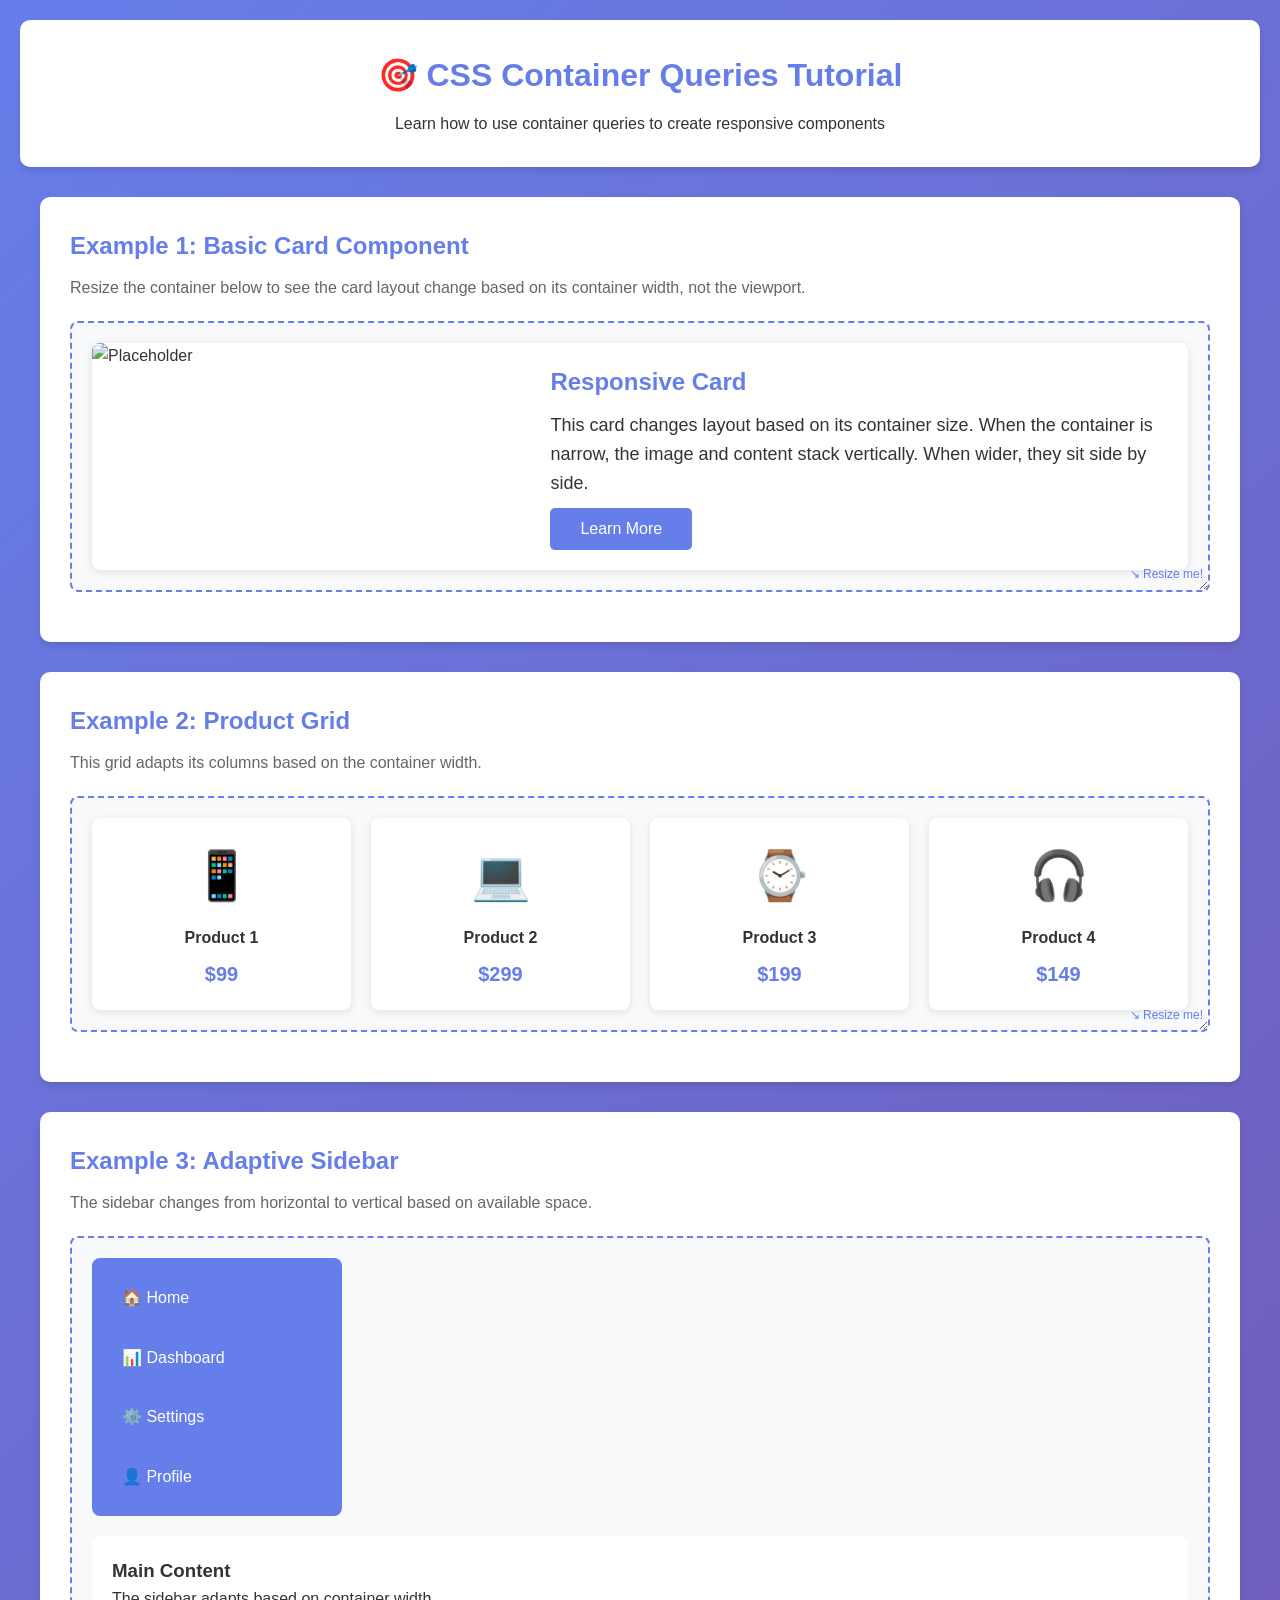
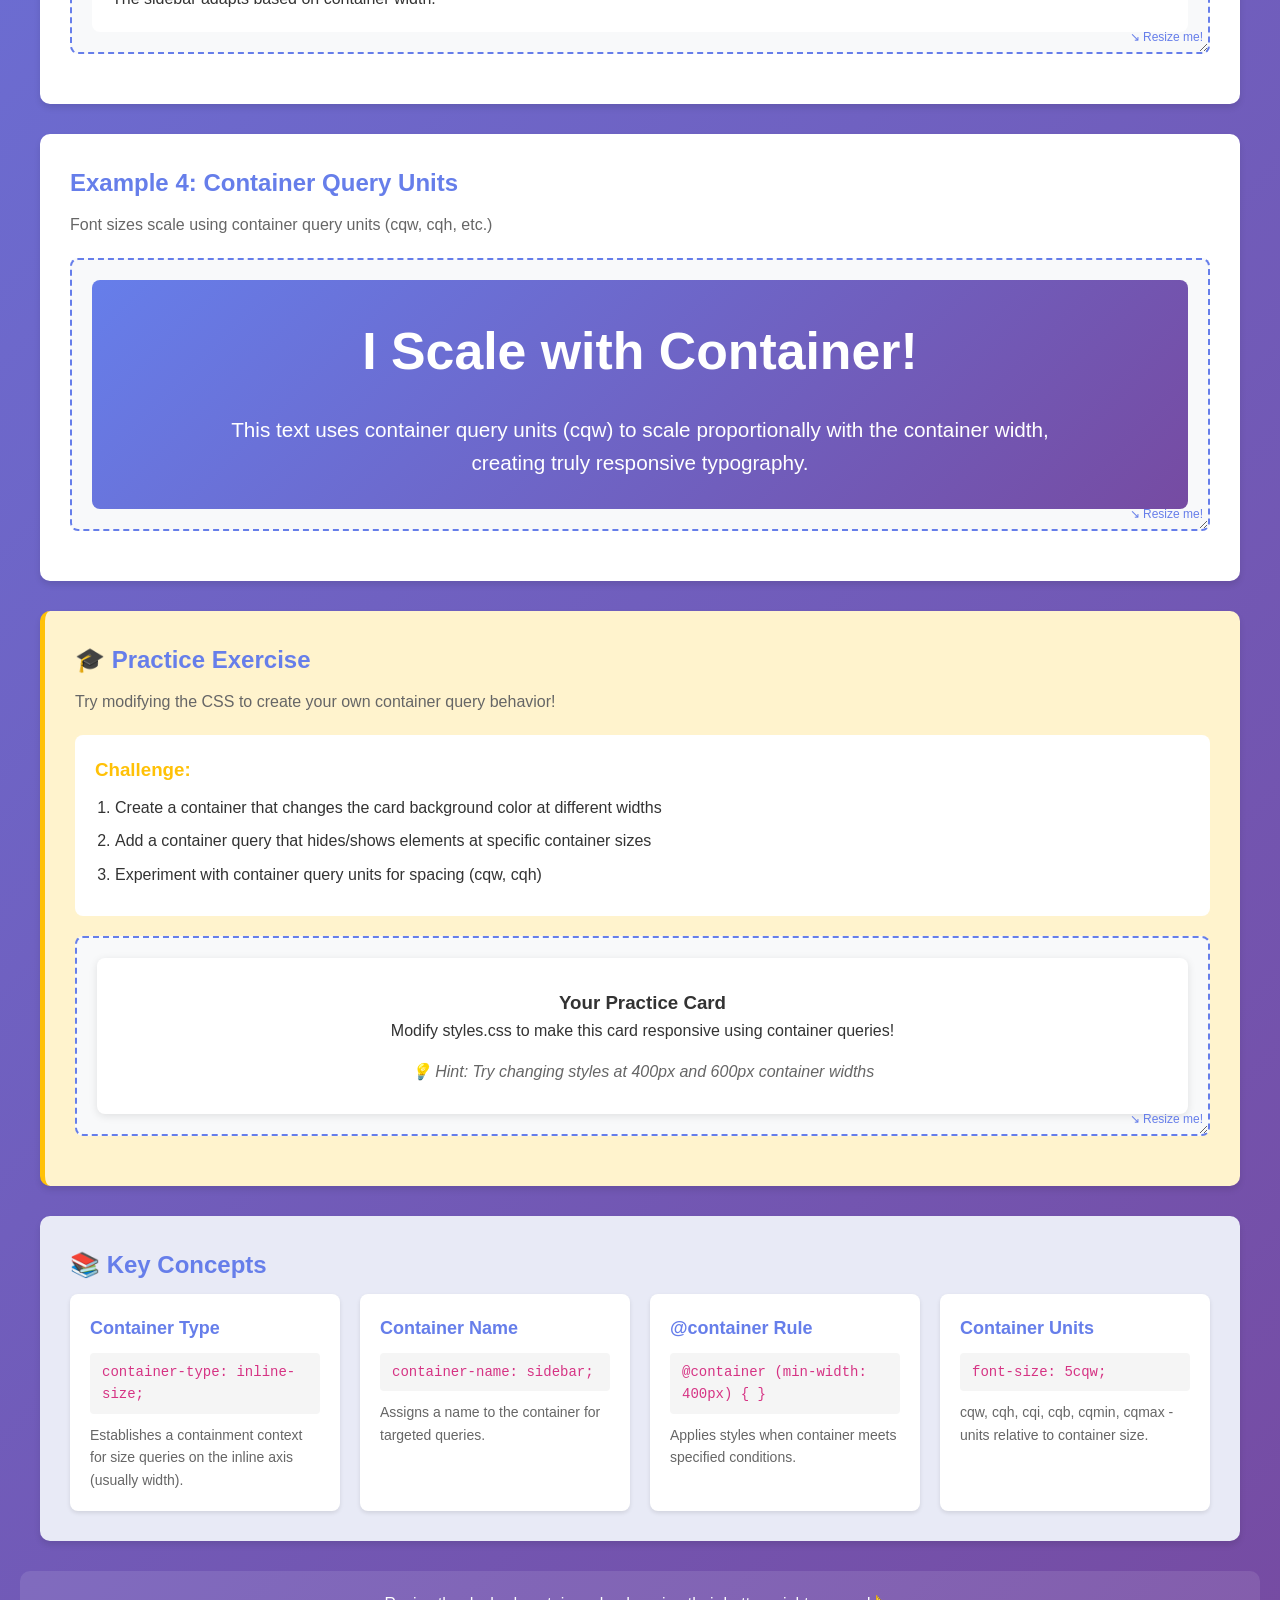
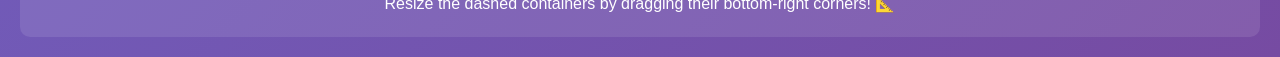
==== index.html @ 6af147bf "Initial commit: CSS Container Queries learning project - Added interactive HTML tutorial with 4 exam" ====
<!DOCTYPE html>
<html lang="en">
<head>
    <meta charset="UTF-8">
    <meta name="viewport" content="width=device-width, initial-scale=1.0">
    <title>CSS Container Queries - Learning & Practice</title>
    <link rel="stylesheet" href="styles.css">
</head>
<body>
    <header>
        <h1>🎯 CSS Container Queries Tutorial</h1>
        <p>Learn how to use container queries to create responsive components</p>
    </header>

    <main>
        <!-- Example 1: Basic Container Query -->
        <section class="example-section">
            <h2>Example 1: Basic Card Component</h2>
            <p>Resize the container below to see the card layout change based on its container width, not the viewport.</p>
            
            <div class="resizable-container">
                <div class="card-container">
                    <div class="card">
                        <img src="https://picsum.photos/400/300" alt="Placeholder">
                        <div class="card-content">
                            <h3>Responsive Card</h3>
                            <p>This card changes layout based on its container size. When the container is narrow, the image and content stack vertically. When wider, they sit side by side.</p>
                            <button>Learn More</button>
                        </div>
                    </div>
                </div>
            </div>
        </section>

        <!-- Example 2: Product Grid -->
        <section class="example-section">
            <h2>Example 2: Product Grid</h2>
            <p>This grid adapts its columns based on the container width.</p>
            
            <div class="resizable-container">
                <div class="product-grid-container">
                    <div class="product-grid">
                        <div class="product-item">
                            <div class="product-image">📱</div>
                            <h4>Product 1</h4>
                            <p class="price">$99</p>
                        </div>
                        <div class="product-item">
                            <div class="product-image">💻</div>
                            <h4>Product 2</h4>
                            <p class="price">$299</p>
                        </div>
                        <div class="product-item">
                            <div class="product-image">⌚</div>
                            <h4>Product 3</h4>
                            <p class="price">$199</p>
                        </div>
                        <div class="product-item">
                            <div class="product-image">🎧</div>
                            <h4>Product 4</h4>
                            <p class="price">$149</p>
                        </div>
                    </div>
                </div>
            </div>
        </section>

        <!-- Example 3: Sidebar Layout -->
        <section class="example-section">
            <h2>Example 3: Adaptive Sidebar</h2>
            <p>The sidebar changes from horizontal to vertical based on available space.</p>
            
            <div class="resizable-container">
                <div class="sidebar-container">
                    <aside class="sidebar">
                        <nav>
                            <a href="#" class="nav-item">🏠 Home</a>
                            <a href="#" class="nav-item">📊 Dashboard</a>
                            <a href="#" class="nav-item">⚙️ Settings</a>
                            <a href="#" class="nav-item">👤 Profile</a>
                        </nav>
                    </aside>
                    <div class="sidebar-content">
                        <h3>Main Content</h3>
                        <p>The sidebar adapts based on container width.</p>
                    </div>
                </div>
            </div>
        </section>

        <!-- Example 4: Typography Scaling -->
        <section class="example-section">
            <h2>Example 4: Container Query Units</h2>
            <p>Font sizes scale using container query units (cqw, cqh, etc.)</p>
            
            <div class="resizable-container">
                <div class="typography-container">
                    <h3 class="responsive-heading">I Scale with Container!</h3>
                    <p class="responsive-text">This text uses container query units (cqw) to scale proportionally with the container width, creating truly responsive typography.</p>
                </div>
            </div>
        </section>

        <!-- Practice Exercise -->
        <section class="example-section practice-section">
            <h2>🎓 Practice Exercise</h2>
            <p>Try modifying the CSS to create your own container query behavior!</p>
            
            <div class="instructions">
                <h3>Challenge:</h3>
                <ol>
                    <li>Create a container that changes the card background color at different widths</li>
                    <li>Add a container query that hides/shows elements at specific container sizes</li>
                    <li>Experiment with container query units for spacing (cqw, cqh)</li>
                </ol>
            </div>
            
            <div class="resizable-container">
                <div class="practice-container">
                    <div class="practice-card">
                        <h3>Your Practice Card</h3>
                        <p>Modify styles.css to make this card responsive using container queries!</p>
                        <p class="hint">💡 Hint: Try changing styles at 400px and 600px container widths</p>
                    </div>
                </div>
            </div>
        </section>

        <!-- Key Concepts -->
        <section class="example-section concepts-section">
            <h2>📚 Key Concepts</h2>
            <div class="concepts-grid">
                <div class="concept-card">
                    <h3>Container Type</h3>
                    <code>container-type: inline-size;</code>
                    <p>Establishes a containment context for size queries on the inline axis (usually width).</p>
                </div>
                <div class="concept-card">
                    <h3>Container Name</h3>
                    <code>container-name: sidebar;</code>
                    <p>Assigns a name to the container for targeted queries.</p>
                </div>
                <div class="concept-card">
                    <h3>@container Rule</h3>
                    <code>@container (min-width: 400px) { }</code>
                    <p>Applies styles when container meets specified conditions.</p>
                </div>
                <div class="concept-card">
                    <h3>Container Units</h3>
                    <code>font-size: 5cqw;</code>
                    <p>cqw, cqh, cqi, cqb, cqmin, cqmax - units relative to container size.</p>
                </div>
            </div>
        </section>
    </main>

    <footer>
        <p>Resize the dashed containers by dragging their bottom-right corners! 📐</p>
    </footer>
</body>
</html>
---- styles.css ----
/* ================================
   CSS CONTAINER QUERIES TUTORIAL
   ================================ */

/* Basic Reset & Layout */
* {
    margin: 0;
    padding: 0;
    box-sizing: border-box;
}

body {
    font-family: -apple-system, BlinkMacSystemFont, 'Segoe UI', Roboto, Oxygen, Ubuntu, Cantarell, sans-serif;
    line-height: 1.6;
    color: #333;
    background: linear-gradient(135deg, #667eea 0%, #764ba2 100%);
    min-height: 100vh;
    padding: 20px;
}

header {
    background: white;
    padding: 30px;
    border-radius: 10px;
    margin-bottom: 30px;
    box-shadow: 0 4px 6px rgba(0, 0, 0, 0.1);
    text-align: center;
}

header h1 {
    color: #667eea;
    margin-bottom: 10px;
}

main {
    max-width: 1200px;
    margin: 0 auto;
}

.example-section {
    background: white;
    padding: 30px;
    border-radius: 10px;
    margin-bottom: 30px;
    box-shadow: 0 4px 6px rgba(0, 0, 0, 0.1);
}

.example-section h2 {
    color: #667eea;
    margin-bottom: 10px;
}

.example-section > p {
    color: #666;
    margin-bottom: 20px;
}

/* Resizable Containers for Demo */
.resizable-container {
    border: 2px dashed #667eea;
    padding: 20px;
    margin: 20px 0;
    resize: both;
    overflow: auto;
    min-width: 250px;
    min-height: 200px;
    max-width: 100%;
    background: #f8f9fa;
    border-radius: 8px;
    position: relative;
}

.resizable-container::after {
    content: "↘ Resize me!";
    position: absolute;
    bottom: 5px;
    right: 5px;
    font-size: 12px;
    color: #667eea;
    pointer-events: none;
}

/* ================================
   EXAMPLE 1: BASIC CARD
   ================================ */

/* Define the container */
.card-container {
    container-type: inline-size;
    container-name: card;
}

.card {
    background: white;
    border-radius: 8px;
    overflow: hidden;
    box-shadow: 0 2px 8px rgba(0, 0, 0, 0.1);
    display: flex;
    flex-direction: column;
}

.card img {
    width: 100%;
    height: 200px;
    object-fit: cover;
}

.card-content {
    padding: 20px;
}

.card-content h3 {
    color: #667eea;
    margin-bottom: 10px;
}

.card-content button {
    background: #667eea;
    color: white;
    border: none;
    padding: 10px 20px;
    border-radius: 5px;
    cursor: pointer;
    margin-top: 10px;
    transition: background 0.3s;
}

.card-content button:hover {
    background: #5568d3;
}

/* Container Query: When card container is wider than 500px */
@container card (min-width: 500px) {
    .card {
        flex-direction: row;
    }
    
    .card img {
        width: 40%;
        height: auto;
    }
    
    .card-content {
        flex: 1;
    }
}

/* Container Query: When card container is wider than 700px */
@container card (min-width: 700px) {
    .card-content h3 {
        font-size: 24px;
    }
    
    .card-content p {
        font-size: 18px;
    }
    
    .card-content button {
        padding: 12px 30px;
        font-size: 16px;
    }
}

/* ================================
   EXAMPLE 2: PRODUCT GRID
   ================================ */

.product-grid-container {
    container-type: inline-size;
    container-name: productgrid;
}

.product-grid {
    display: grid;
    grid-template-columns: 1fr;
    gap: 20px;
}

.product-item {
    background: white;
    padding: 20px;
    border-radius: 8px;
    text-align: center;
    box-shadow: 0 2px 8px rgba(0, 0, 0, 0.1);
    transition: transform 0.3s;
}

.product-item:hover {
    transform: translateY(-5px);
}

.product-image {
    font-size: 48px;
    margin-bottom: 10px;
}

.product-item h4 {
    color: #333;
    margin-bottom: 8px;
}

.price {
    color: #667eea;
    font-size: 20px;
    font-weight: bold;
}

/* Container Queries for Grid Layout */
@container productgrid (min-width: 400px) {
    .product-grid {
        grid-template-columns: repeat(2, 1fr);
    }
}

@container productgrid (min-width: 600px) {
    .product-grid {
        grid-template-columns: repeat(3, 1fr);
    }
}

@container productgrid (min-width: 800px) {
    .product-grid {
        grid-template-columns: repeat(4, 1fr);
    }
}

/* ================================
   EXAMPLE 3: SIDEBAR LAYOUT
   ================================ */

.sidebar-container {
    container-type: inline-size;
    container-name: sidebar;
    display: flex;
    flex-direction: column;
    gap: 20px;
}

.sidebar {
    background: #667eea;
    padding: 15px;
    border-radius: 8px;
}

.sidebar nav {
    display: flex;
    flex-direction: column;
    gap: 10px;
}

.nav-item {
    color: white;
    text-decoration: none;
    padding: 10px;
    border-radius: 5px;
    transition: background 0.3s;
    display: flex;
    align-items: center;
    gap: 10px;
}

.nav-item:hover {
    background: rgba(255, 255, 255, 0.2);
}

.sidebar-content {
    flex: 1;
    background: white;
    padding: 20px;
    border-radius: 8px;
}

/* When container is wide enough, put sidebar on the side */
@container sidebar (min-width: 600px) {
    .sidebar-container {
        flex-direction: row;
    }
    
    .sidebar {
        width: 200px;
    }
}

/* Make sidebar more compact at larger sizes */
@container sidebar (min-width: 800px) {
    .sidebar {
        width: 250px;
    }
    
    .nav-item {
        padding: 12px 15px;
        font-size: 16px;
    }
}

/* ================================
   EXAMPLE 4: TYPOGRAPHY WITH CQ UNITS
   ================================ */

.typography-container {
    container-type: inline-size;
    container-name: typography;
    background: linear-gradient(135deg, #667eea 0%, #764ba2 100%);
    padding: 30px;
    border-radius: 8px;
    color: white;
    text-align: center;
}

.responsive-heading {
    /* Font size scales with container width: 5% of container width */
    font-size: clamp(20px, 5cqw, 60px);
    margin-bottom: 20px;
}

.responsive-text {
    /* Font size: 2% of container width */
    font-size: clamp(14px, 2cqw, 24px);
    max-width: 80cqw;
    margin: 0 auto;
}

/* ================================
   PRACTICE SECTION
   ================================ */

.practice-section {
    background: #fff3cd;
    border-left: 5px solid #ffc107;
}

.instructions {
    background: white;
    padding: 20px;
    border-radius: 8px;
    margin-bottom: 20px;
}

.instructions h3 {
    color: #ffc107;
    margin-bottom: 10px;
}

.instructions ol {
    margin-left: 20px;
}

.instructions li {
    margin-bottom: 8px;
}

.practice-container {
    container-type: inline-size;
    container-name: practice;
}

.practice-card {
    background: white;
    padding: 30px;
    border-radius: 8px;
    box-shadow: 0 2px 8px rgba(0, 0, 0, 0.1);
    text-align: center;
}

.hint {
    color: #666;
    font-style: italic;
    margin-top: 15px;
}

/* TODO: Add your container queries here! */
/* Example challenges to try:
   
   1. Change background color at different widths:
   @container practice (min-width: 400px) {
       .practice-card {
           background: #e3f2fd;
       }
   }
   
   2. Scale font sizes using container units
   3. Show/hide elements at different breakpoints
   4. Adjust padding and spacing
*/

/* ================================
   CONCEPTS SECTION
   ================================ */

.concepts-section {
    background: #e8eaf6;
}

.concepts-grid {
    display: grid;
    grid-template-columns: repeat(auto-fit, minmax(250px, 1fr));
    gap: 20px;
}

.concept-card {
    background: white;
    padding: 20px;
    border-radius: 8px;
    box-shadow: 0 2px 4px rgba(0, 0, 0, 0.1);
}

.concept-card h3 {
    color: #667eea;
    margin-bottom: 10px;
    font-size: 18px;
}

.concept-card code {
    background: #f5f5f5;
    padding: 8px 12px;
    border-radius: 4px;
    display: block;
    margin: 10px 0;
    font-size: 14px;
    color: #d63384;
}

.concept-card p {
    color: #666;
    font-size: 14px;
}

/* ================================
   FOOTER
   ================================ */

footer {
    text-align: center;
    color: white;
    margin-top: 30px;
    padding: 20px;
    background: rgba(255, 255, 255, 0.1);
    border-radius: 10px;
}

/* ================================
   RESPONSIVE DESIGN (Media Queries for page layout)
   ================================ */

@media (max-width: 768px) {
    body {
        padding: 10px;
    }
    
    header {
        padding: 20px;
    }
    
    .example-section {
        padding: 20px;
    }
}
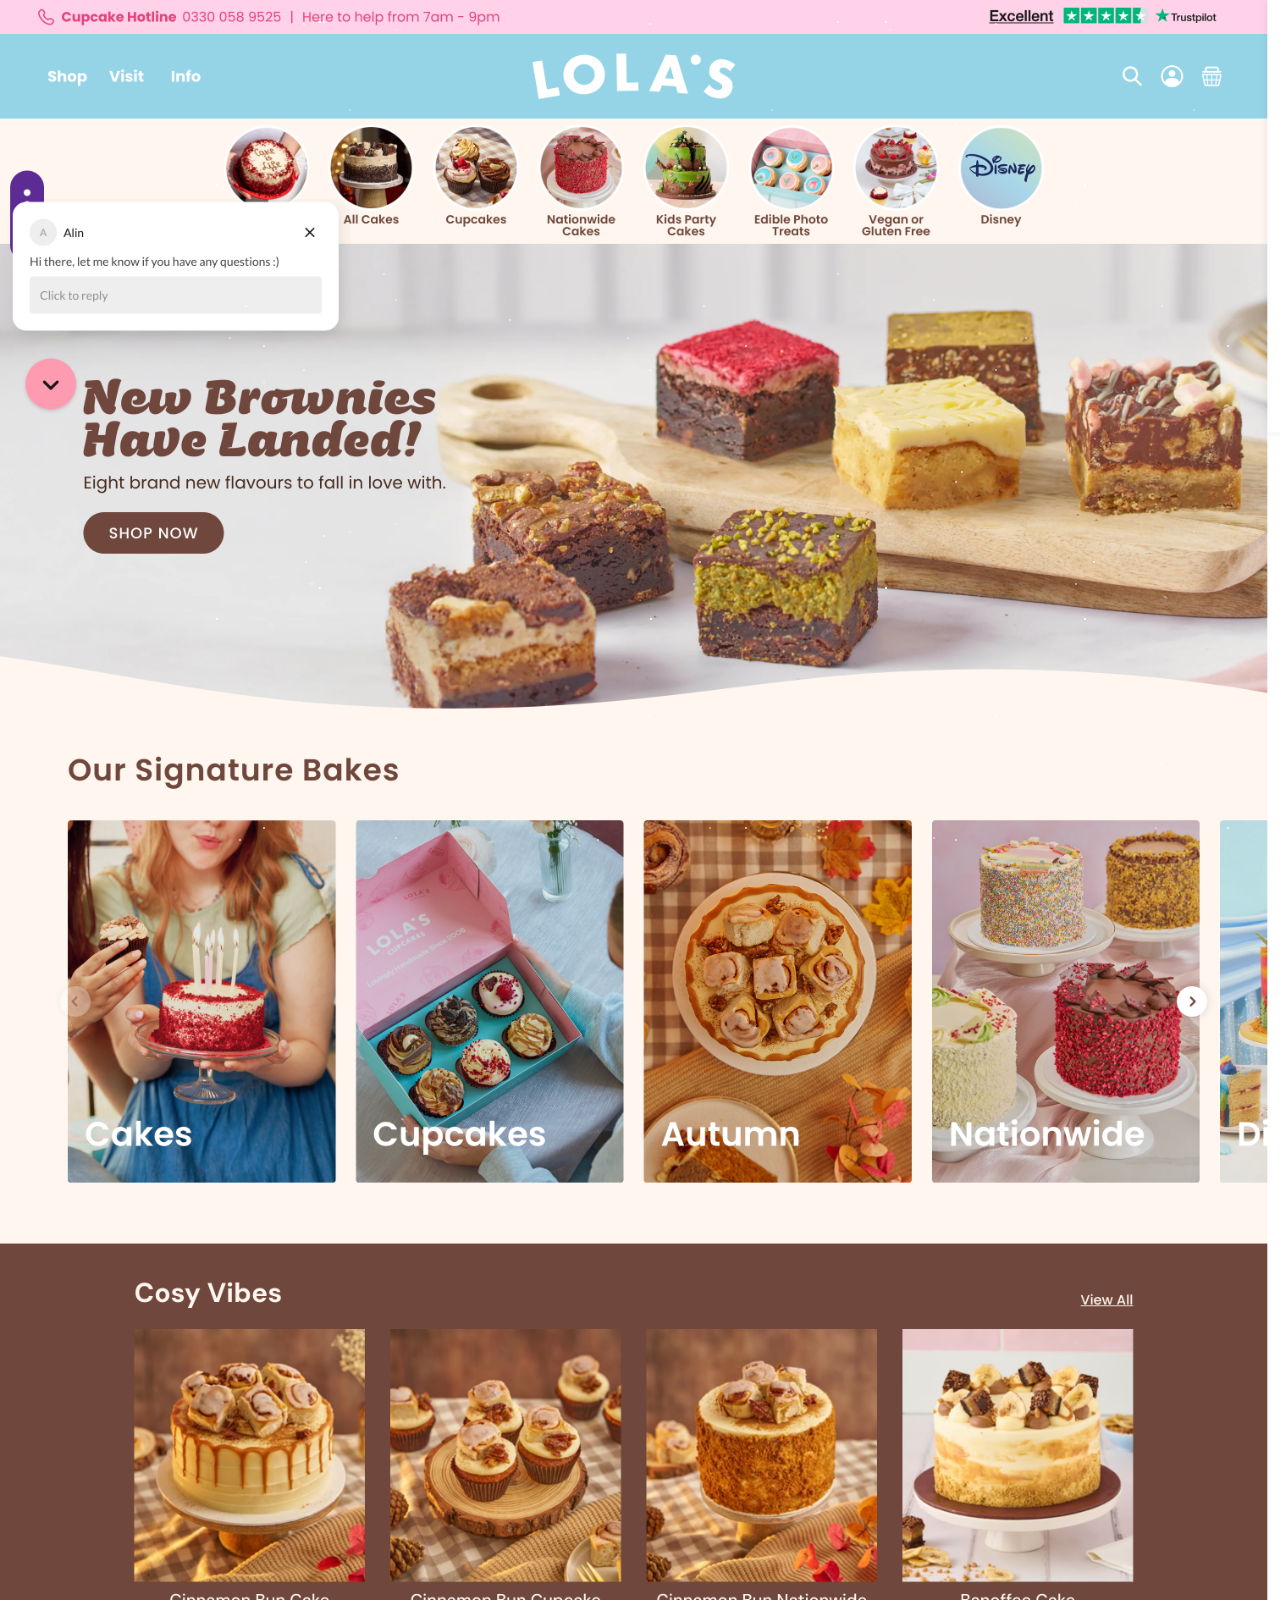
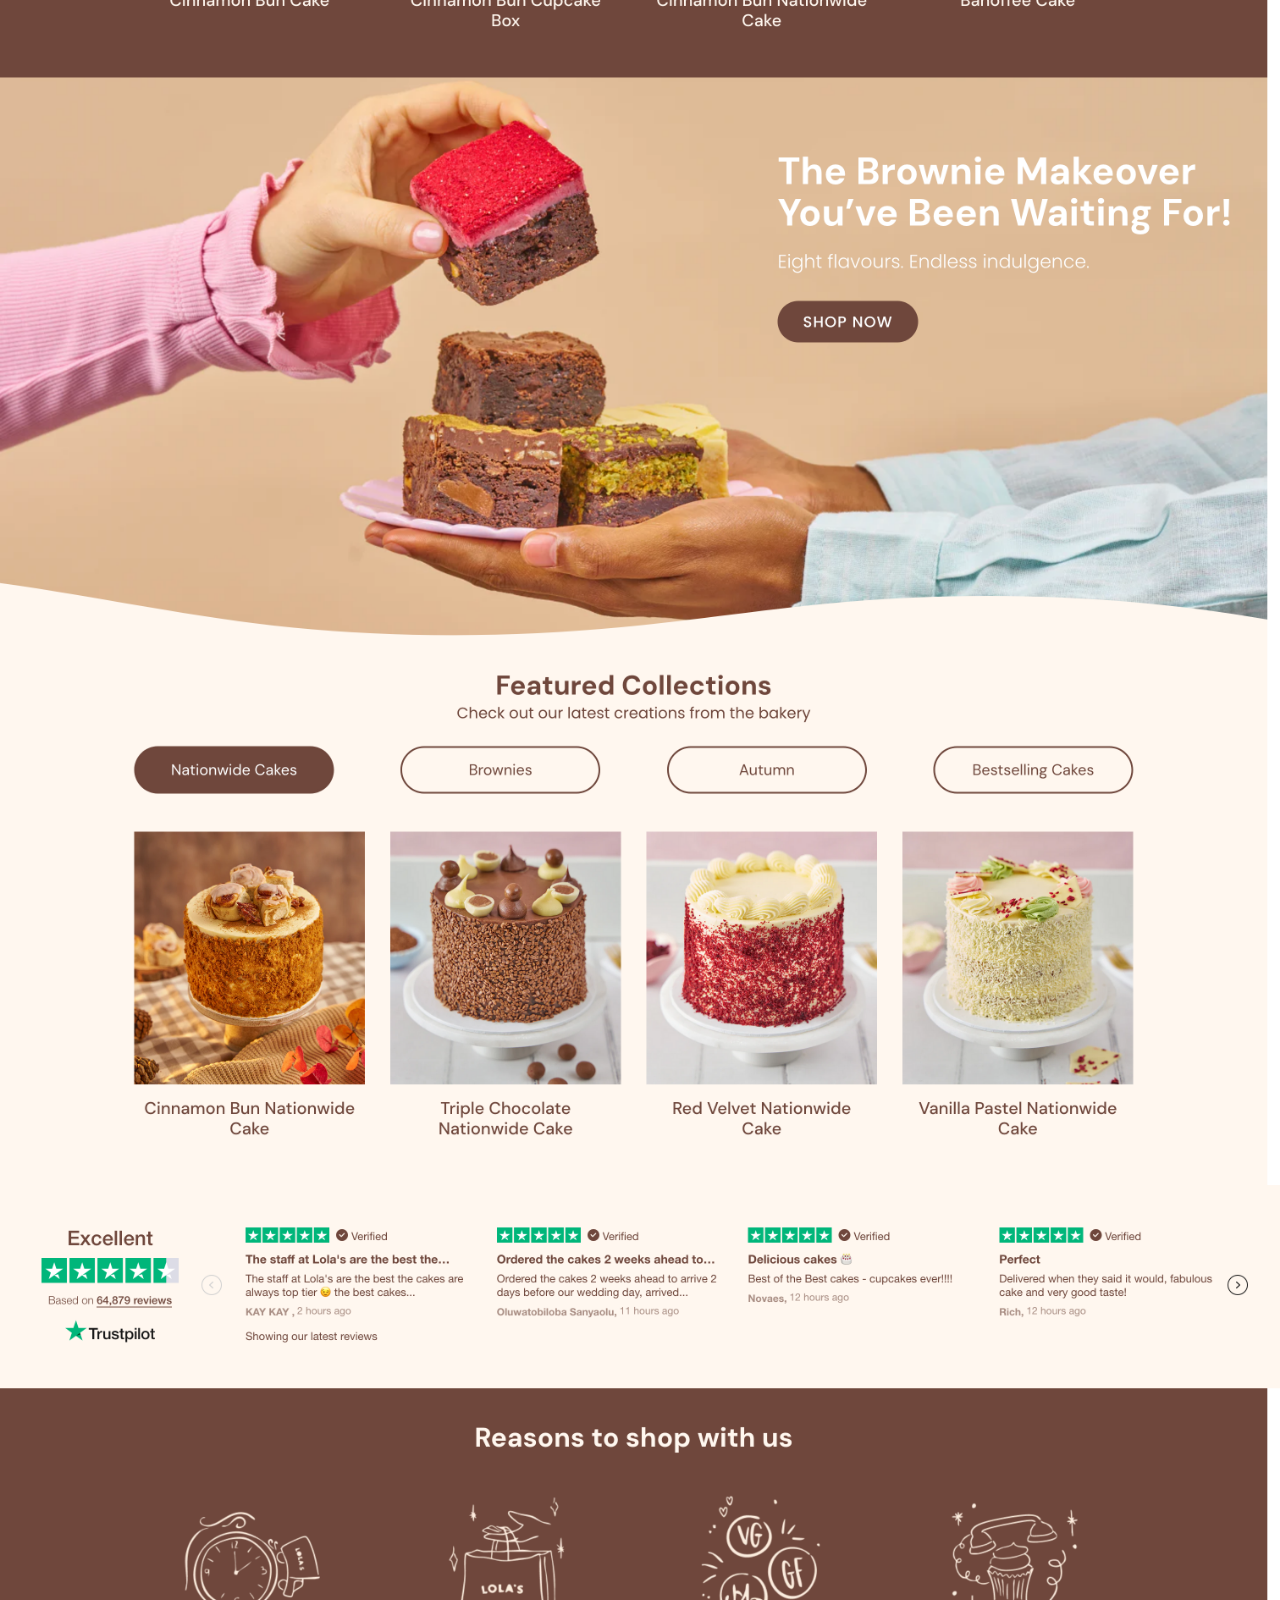
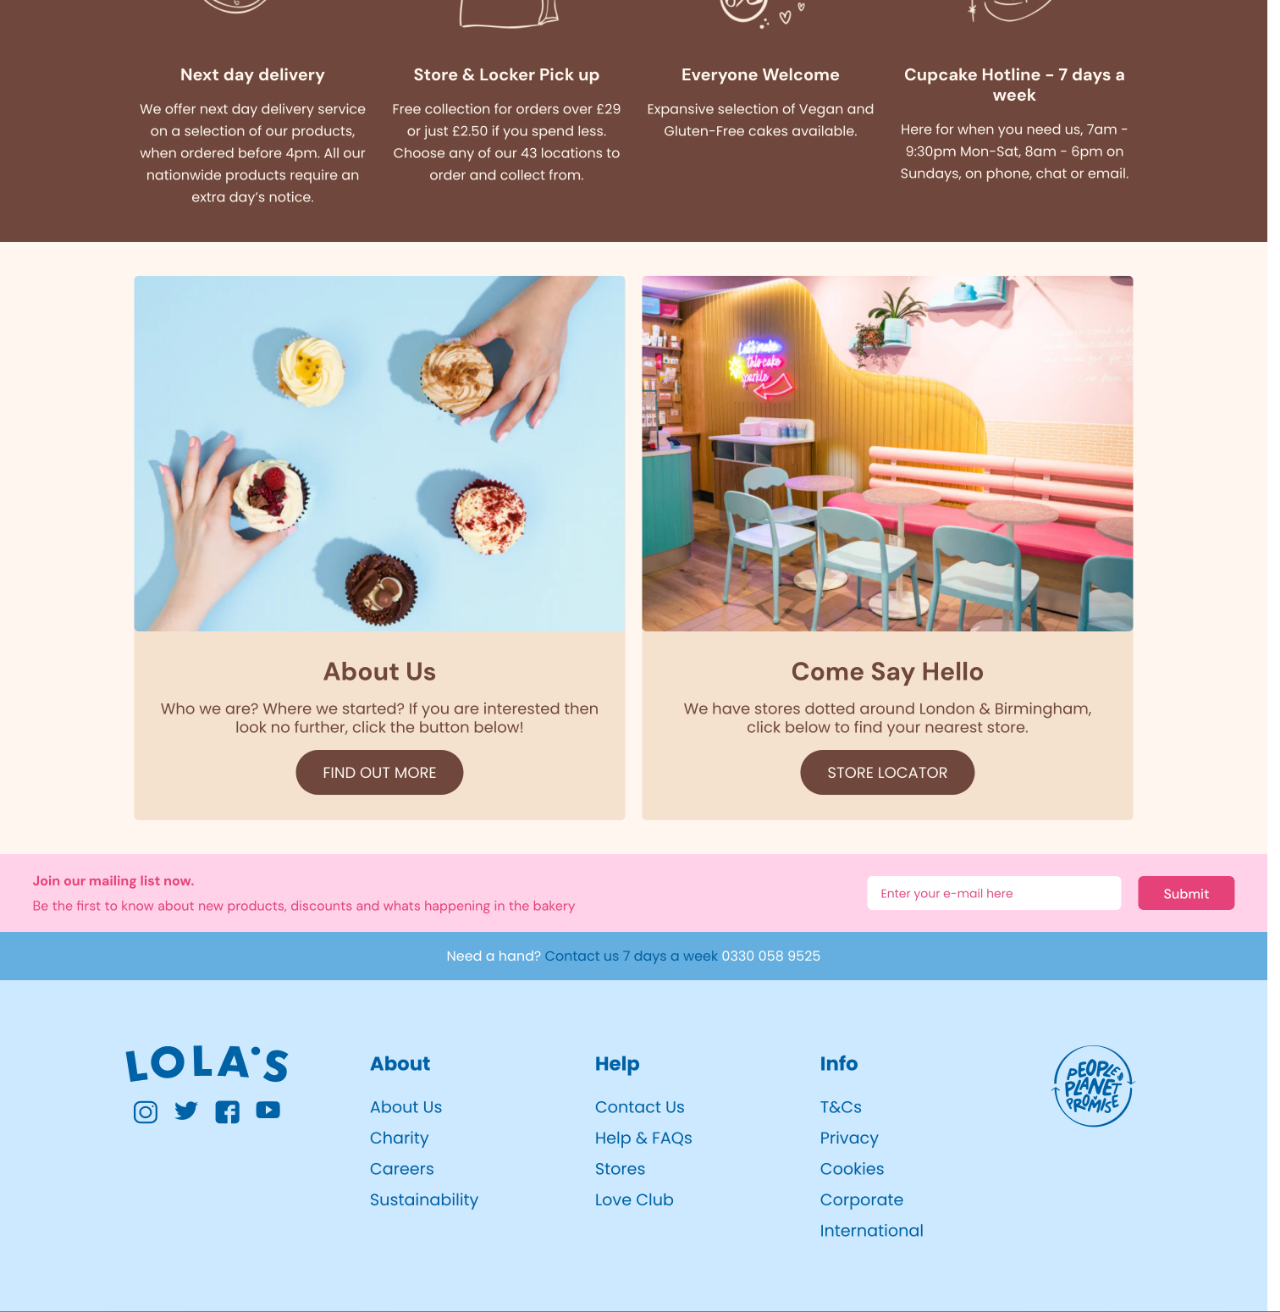
==== commit 1ce172e7: "Add snowfall effect implementation with documentation and enhancements - Created SNOWFALL_DOCUMENTAT" ====
--- a/index.html
+++ b/index.html
@@ -7,6 +7,21 @@
     <link rel="stylesheet" href="styles.css">
 </head>
 <body>
+    <!-- Snowfall Effect -->
+    <div class="snowfall">
+        <div class="snow-layer"></div>
+        <div class="snow-layer"></div>
+    </div>
+    
+
+    <!-- Embedded Website -->
+    <section class="example-section">
+        <div class="fullscreen-image">
+            <img src="screenshot.png" alt="Fullscreen display">
+        </div>
+    </section>
+
+
     <header>
         <h1>🎯 CSS Container Queries Tutorial</h1>
         <p>Learn how to use container queries to create responsive components</p>
@@ -20,7 +35,7 @@
             
             <div class="resizable-container">
                 <div class="card-container">
-                    <div class="card">
+                    <div class="card" style="background-color: transparent; color: lightblue;">
                         <img src="https://picsum.photos/400/300" alt="Placeholder">
                         <div class="card-content">
                             <h3>Responsive Card</h3>
@@ -156,6 +171,9 @@
 
     <footer>
         <p>Resize the dashed containers by dragging their bottom-right corners! 📐</p>
+        <p style="margin-top: 10px; opacity: 0.8;">❄️ Enjoy the snow! ❄️</p>
     </footer>
+    
+    <script src="snow.js"></script>
 </body>
 </html>
--- a/styles.css
+++ b/styles.css
@@ -15,7 +15,415 @@
     color: #333;
     background: linear-gradient(135deg, #667eea 0%, #764ba2 100%);
     min-height: 100vh;
-    padding: 20px;
+    margin: 0;
+    padding: 0;
+    position: relative;
+    overflow-x: hidden;
+    overflow-y: auto;
+}
+
+.fullscreen-image {
+    position: absolute;
+    top: 0;
+    left: 0;
+    width: 100vw;
+    min-height: 100vh;
+    z-index: 1;
+}
+
+.fullscreen-image img {
+    width: 100%;
+    height: auto;
+    display: block;
+}
+
+/* ================================
+   SNOWFALL EFFECT
+   ================================ */
+
+/* 
+   CONTROL SNOWFLAKES:
+   
+   Big snowflakes (❄): Change numberOfSnowflakes in snow.js
+   Small snowflakes (dots): Change smallSnowflakeDensity in snow.js
+   
+   smallSnowflakeDensity examples:
+   - 0.5 = half density (fewer snowflakes)
+   - 1.0 = normal density (default)
+   - 2.0 = double density (more snowflakes)
+*/
+
+:root {
+    --snow-density-multiplier: 1; /* Set dynamically by snow.js */
+}
+
+.snowfall {
+    position: fixed;
+    top: 0;
+    left: 0;
+    width: 100%;
+    height: 100%;
+    pointer-events: none;
+    z-index: 9999;
+    overflow: hidden;
+}
+
+.snowfall::before,
+.snowfall::after {
+    content: '';
+    position: absolute;
+    top: -100%;
+    left: 0;
+    width: 100%;
+    height: 200%;
+    background-image: 
+        radial-gradient(circle, white 1px, transparent 1px),
+        radial-gradient(circle, white 0.8px, transparent 0.8px),
+        radial-gradient(circle, white 0.5px, transparent 0.5px),
+        radial-gradient(circle, rgba(255,255,255,0.9) 1.2px, transparent 1.2px),
+        radial-gradient(circle, rgba(255,255,255,0.7) 0.7px, transparent 0.7px),
+        radial-gradient(circle, rgba(255,255,255,0.8) 1.5px, transparent 1.5px),
+        radial-gradient(circle, rgba(255,255,255,0.6) 1px, transparent 1px),
+        radial-gradient(circle, rgba(255,255,255,0.5) 0.6px, transparent 0.6px);
+    background-size: 
+        calc(217px * var(--snow-density-multiplier)) calc(217px * var(--snow-density-multiplier)),
+        calc(283px * var(--snow-density-multiplier)) calc(283px * var(--snow-density-multiplier)),
+        calc(167px * var(--snow-density-multiplier)) calc(167px * var(--snow-density-multiplier)),
+        calc(331px * var(--snow-density-multiplier)) calc(331px * var(--snow-density-multiplier)),
+        calc(193px * var(--snow-density-multiplier)) calc(193px * var(--snow-density-multiplier)),
+        calc(257px * var(--snow-density-multiplier)) calc(257px * var(--snow-density-multiplier)),
+        calc(397px * var(--snow-density-multiplier)) calc(397px * var(--snow-density-multiplier)),
+        calc(139px * var(--snow-density-multiplier)) calc(139px * var(--snow-density-multiplier));
+    background-position: 
+        0 0,
+        37px 73px,
+        89px 127px,
+        143px 53px,
+        181px 97px,
+        67px 151px,
+        113px 29px,
+        197px 163px;
+    animation: snowfall 15s linear infinite, snowfallPatternMelt 15s linear infinite;
+    opacity: 0.8;
+}
+
+.snowfall::after {
+    animation-name: snowfallChaotic, snowfallPatternMeltChaotic;
+    animation-duration: 22s, 22s;
+    animation-delay: -11s, -11s;
+    opacity: 0.6;
+    background-size: 
+        calc(241px * var(--snow-density-multiplier)) calc(241px * var(--snow-density-multiplier)),
+        calc(197px * var(--snow-density-multiplier)) calc(197px * var(--snow-density-multiplier)),
+        calc(307px * var(--snow-density-multiplier)) calc(307px * var(--snow-density-multiplier)),
+        calc(271px * var(--snow-density-multiplier)) calc(271px * var(--snow-density-multiplier)),
+        calc(349px * var(--snow-density-multiplier)) calc(349px * var(--snow-density-multiplier)),
+        calc(173px * var(--snow-density-multiplier)) calc(173px * var(--snow-density-multiplier)),
+        calc(223px * var(--snow-density-multiplier)) calc(223px * var(--snow-density-multiplier)),
+        calc(157px * var(--snow-density-multiplier)) calc(157px * var(--snow-density-multiplier));
+    background-position: 
+        23px 41px,
+        109px 83px,
+        61px 137px,
+        149px 17px,
+        71px 107px,
+        131px 59px,
+        41px 167px,
+        179px 91px;
+}
+
+/* Additional snow layers for variety */
+.snow-layer {
+    position: absolute;
+    top: -100%;
+    left: 0;
+    width: 100%;
+    height: 200%;
+    pointer-events: none;
+}
+
+.snow-layer:nth-child(odd)::before,
+.snow-layer:nth-child(odd)::after {
+    content: '';
+    position: absolute;
+    top: -100%;
+    left: 0;
+    width: 100%;
+    height: 200%;
+    background-image: 
+        radial-gradient(circle, white 0.9px, transparent 0.9px),
+        radial-gradient(circle, rgba(255,255,255,0.85) 0.6px, transparent 0.6px),
+        radial-gradient(circle, white 1.3px, transparent 1.3px),
+        radial-gradient(circle, rgba(255,255,255,0.75) 0.8px, transparent 0.8px);
+    background-size: 
+        calc(229px * var(--snow-density-multiplier)) calc(229px * var(--snow-density-multiplier)),
+        calc(311px * var(--snow-density-multiplier)) calc(311px * var(--snow-density-multiplier)),
+        calc(179px * var(--snow-density-multiplier)) calc(179px * var(--snow-density-multiplier)),
+        calc(269px * var(--snow-density-multiplier)) calc(269px * var(--snow-density-multiplier));
+    background-position: 
+        17px 29px,
+        103px 71px,
+        61px 139px,
+        127px 41px;
+    animation: snowfall 18s linear infinite, snowfallPatternMelt 18s linear infinite;
+    opacity: 0.5;
+}
+
+.snow-layer:nth-child(odd)::after {
+    animation-duration: 24s, 24s;
+    animation-delay: -12s, -12s;
+    opacity: 0.4;
+    background-size: 
+        calc(199px * var(--snow-density-multiplier)) calc(199px * var(--snow-density-multiplier)),
+        calc(263px * var(--snow-density-multiplier)) calc(263px * var(--snow-density-multiplier)),
+        calc(337px * var(--snow-density-multiplier)) calc(337px * var(--snow-density-multiplier)),
+        calc(211px * var(--snow-density-multiplier)) calc(211px * var(--snow-density-multiplier));
+    background-position: 
+        31px 53px,
+        97px 19px,
+        53px 127px,
+        139px 67px;
+}
+
+.snow-layer:nth-child(even)::before,
+.snow-layer:nth-child(even)::after {
+    content: '';
+    position: absolute;
+    top: -100%;
+    left: 0;
+    width: 100%;
+    height: 200%;
+    background-image: 
+        radial-gradient(circle, rgba(255,255,255,0.9) 0.7px, transparent 0.7px),
+        radial-gradient(circle, white 1.1px, transparent 1.1px),
+        radial-gradient(circle, rgba(255,255,255,0.7) 0.55px, transparent 0.55px),
+        radial-gradient(circle, rgba(255,255,255,0.85) 0.95px, transparent 0.95px);
+    background-size: 
+        calc(251px * var(--snow-density-multiplier)) calc(251px * var(--snow-density-multiplier)),
+        calc(191px * var(--snow-density-multiplier)) calc(191px * var(--snow-density-multiplier)),
+        calc(359px * var(--snow-density-multiplier)) calc(359px * var(--snow-density-multiplier)),
+        calc(227px * var(--snow-density-multiplier)) calc(227px * var(--snow-density-multiplier));
+    background-position: 
+        43px 79px,
+        121px 37px,
+        73px 151px,
+        157px 23px;
+    animation: snowfall 20s linear infinite, snowfallPatternMelt 20s linear infinite;
+    opacity: 0.45;
+}
+
+.snow-layer:nth-child(even)::after {
+    animation-duration: 26s, 26s;
+    animation-delay: -13s, -13s;
+    opacity: 0.35;
+    background-size: 
+        calc(277px * var(--snow-density-multiplier)) calc(277px * var(--snow-density-multiplier)),
+        calc(203px * var(--snow-density-multiplier)) calc(203px * var(--snow-density-multiplier)),
+        calc(319px * var(--snow-density-multiplier)) calc(319px * var(--snow-density-multiplier)),
+        calc(247px * var(--snow-density-multiplier)) calc(247px * var(--snow-density-multiplier));
+    background-position: 
+        29px 61px,
+        109px 47px,
+        67px 131px,
+        149px 13px;
+}
+
+@keyframes snowfall {
+    0% {
+        transform: translateY(0%) translateX(0);
+    }
+    10% {
+        transform: translateY(10%) translateX(8px);
+    }
+    20% {
+        transform: translateY(20%) translateX(18px);
+    }
+    30% {
+        transform: translateY(30%) translateX(25px);
+    }
+    40% {
+        transform: translateY(40%) translateX(35px);
+    }
+    50% {
+        transform: translateY(50%) translateX(48px);
+    }
+    60% {
+        transform: translateY(60%) translateX(62px);
+    }
+    70% {
+        transform: translateY(70%) translateX(78px);
+    }
+    80% {
+        transform: translateY(80%) translateX(95px);
+    }
+    90% {
+        transform: translateY(90%) translateX(110px);
+    }
+    100% {
+        transform: translateY(100%) translateX(120px);
+    }
+}
+
+@keyframes snowfallChaotic {
+    0% {
+        transform: translateY(0%) translateX(0);
+    }
+    8% {
+        transform: translateY(8%) translateX(-5px);
+    }
+    18% {
+        transform: translateY(18%) translateX(-15px);
+    }
+    28% {
+        transform: translateY(28%) translateX(-22px);
+    }
+    38% {
+        transform: translateY(38%) translateX(-32px);
+    }
+    50% {
+        transform: translateY(50%) translateX(-55px);
+    }
+    62% {
+        transform: translateY(62%) translateX(-72px);
+    }
+    72% {
+        transform: translateY(72%) translateX(-88px);
+    }
+    82% {
+        transform: translateY(82%) translateX(-105px);
+    }
+    92% {
+        transform: translateY(92%) translateX(-125px);
+    }
+    100% {
+        transform: translateY(100%) translateX(-140px);
+    }
+}
+
+/* Melting animation for background snow pattern */
+@keyframes snowfallPatternMelt {
+    0% {
+        filter: blur(0px);
+        opacity: 0;
+    }
+    10% {
+        filter: blur(0px);
+        opacity: 0.4;
+    }
+    20% {
+        filter: blur(0px);
+        opacity: 0.8;
+    }
+    70% {
+        filter: blur(0px);
+        opacity: 0.8;
+    }
+    85% {
+        filter: blur(1.5px);
+        opacity: 0.5;
+    }
+    100% {
+        filter: blur(2px);
+        opacity: 0;
+    }
+}
+
+@keyframes snowfallPatternMeltChaotic {
+    0% {
+        filter: blur(0px);
+        opacity: 0;
+    }
+    8% {
+        filter: blur(0px);
+        opacity: 0.3;
+    }
+    18% {
+        filter: blur(0px);
+        opacity: 0.6;
+    }
+    65% {
+        filter: blur(0px);
+        opacity: 0.6;
+    }
+    80% {
+        filter: blur(1.5px);
+        opacity: 0.4;
+    }
+    100% {
+        filter: blur(2.5px);
+        opacity: 0;
+    }
+}
+
+/* Individual snowflake styling */
+.snowflake {
+    position: absolute;
+    top: -10%;
+    color: white;
+    font-size: 1em;
+    user-select: none;
+    pointer-events: none;
+    animation: snowflakeFall linear infinite;
+    text-shadow: 0 0 5px rgba(255, 255, 255, 0.5);
+    filter: drop-shadow(0 0 10px rgba(255, 255, 255, 0.3));
+}
+
+/* Melting snowflakes */
+.snowflake.melting {
+    animation-name: snowflakeMelt;
+}
+
+@keyframes snowflakeFall {
+    0% {
+        transform: translateY(-10vh) translateX(0) rotate(0deg);
+        opacity: 0;
+    }
+    10% {
+        opacity: 1;
+    }
+    30% {
+        transform: translateY(30vh) translateX(var(--drift2, 0)) rotate(108deg);
+    }
+    60% {
+        transform: translateY(60vh) translateX(calc(var(--drift, 0) * 0.6 + var(--drift3, 0))) rotate(216deg);
+    }
+    90% {
+        opacity: 1;
+    }
+    100% {
+        transform: translateY(110vh) translateX(var(--drift, 0)) rotate(360deg);
+        opacity: 0;
+    }
+}
+
+@keyframes snowflakeMelt {
+    0% {
+        transform: translateY(-10vh) translateX(0) rotate(0deg) scale(1);
+        opacity: 0;
+        filter: blur(0px);
+    }
+    10% {
+        opacity: 1;
+        filter: blur(0px);
+    }
+    35% {
+        transform: translateY(35vh) translateX(var(--drift3, 0)) rotate(126deg) scale(1);
+    }
+    70% {
+        transform: translateY(70vh) translateX(calc(var(--drift, 0) * 0.7 + var(--drift2, 0))) rotate(252deg) scale(1);
+        opacity: 1;
+        filter: blur(0px);
+    }
+    85% {
+        transform: translateY(85vh) translateX(calc(var(--drift, 0) * 0.85)) rotate(306deg) scale(0.5);
+        opacity: 0.3;
+        filter: blur(2px);
+    }
+    100% {
+        transform: translateY(90vh) translateX(var(--drift, 0)) rotate(360deg) scale(0.1);
+        opacity: 0;
+        filter: blur(4px);
+    }
 }
 
 header {
@@ -25,6 +433,7 @@
     margin-bottom: 30px;
     box-shadow: 0 4px 6px rgba(0, 0, 0, 0.1);
     text-align: center;
+    position: relative;
 }
 
 header h1 {
@@ -38,26 +447,26 @@
 }
 
 .example-section {
-    background: white;
+    background: linear-gradient(135deg, #3a4a7a 0%, #4a3a6a 100%);
     padding: 30px;
     border-radius: 10px;
     margin-bottom: 30px;
-    box-shadow: 0 4px 6px rgba(0, 0, 0, 0.1);
+    box-shadow: 0 4px 6px rgba(0, 0, 0, 0.3);
 }
 
 .example-section h2 {
-    color: #667eea;
+    color: #b8c5ff;
     margin-bottom: 10px;
 }
 
 .example-section > p {
-    color: #666;
+    color: #d0d8f0;
     margin-bottom: 20px;
 }
 
 /* Resizable Containers for Demo */
 .resizable-container {
-    border: 2px dashed #667eea;
+    border: 2px dashed #8899ff;
     padding: 20px;
     margin: 20px 0;
     resize: both;
@@ -65,7 +474,7 @@
     min-width: 250px;
     min-height: 200px;
     max-width: 100%;
-    background: #f8f9fa;
+    background: #2a3555;
     border-radius: 8px;
     position: relative;
 }
@@ -76,7 +485,7 @@
     bottom: 5px;
     right: 5px;
     font-size: 12px;
-    color: #667eea;
+    color: #b8c5ff;
     pointer-events: none;
 }
 
